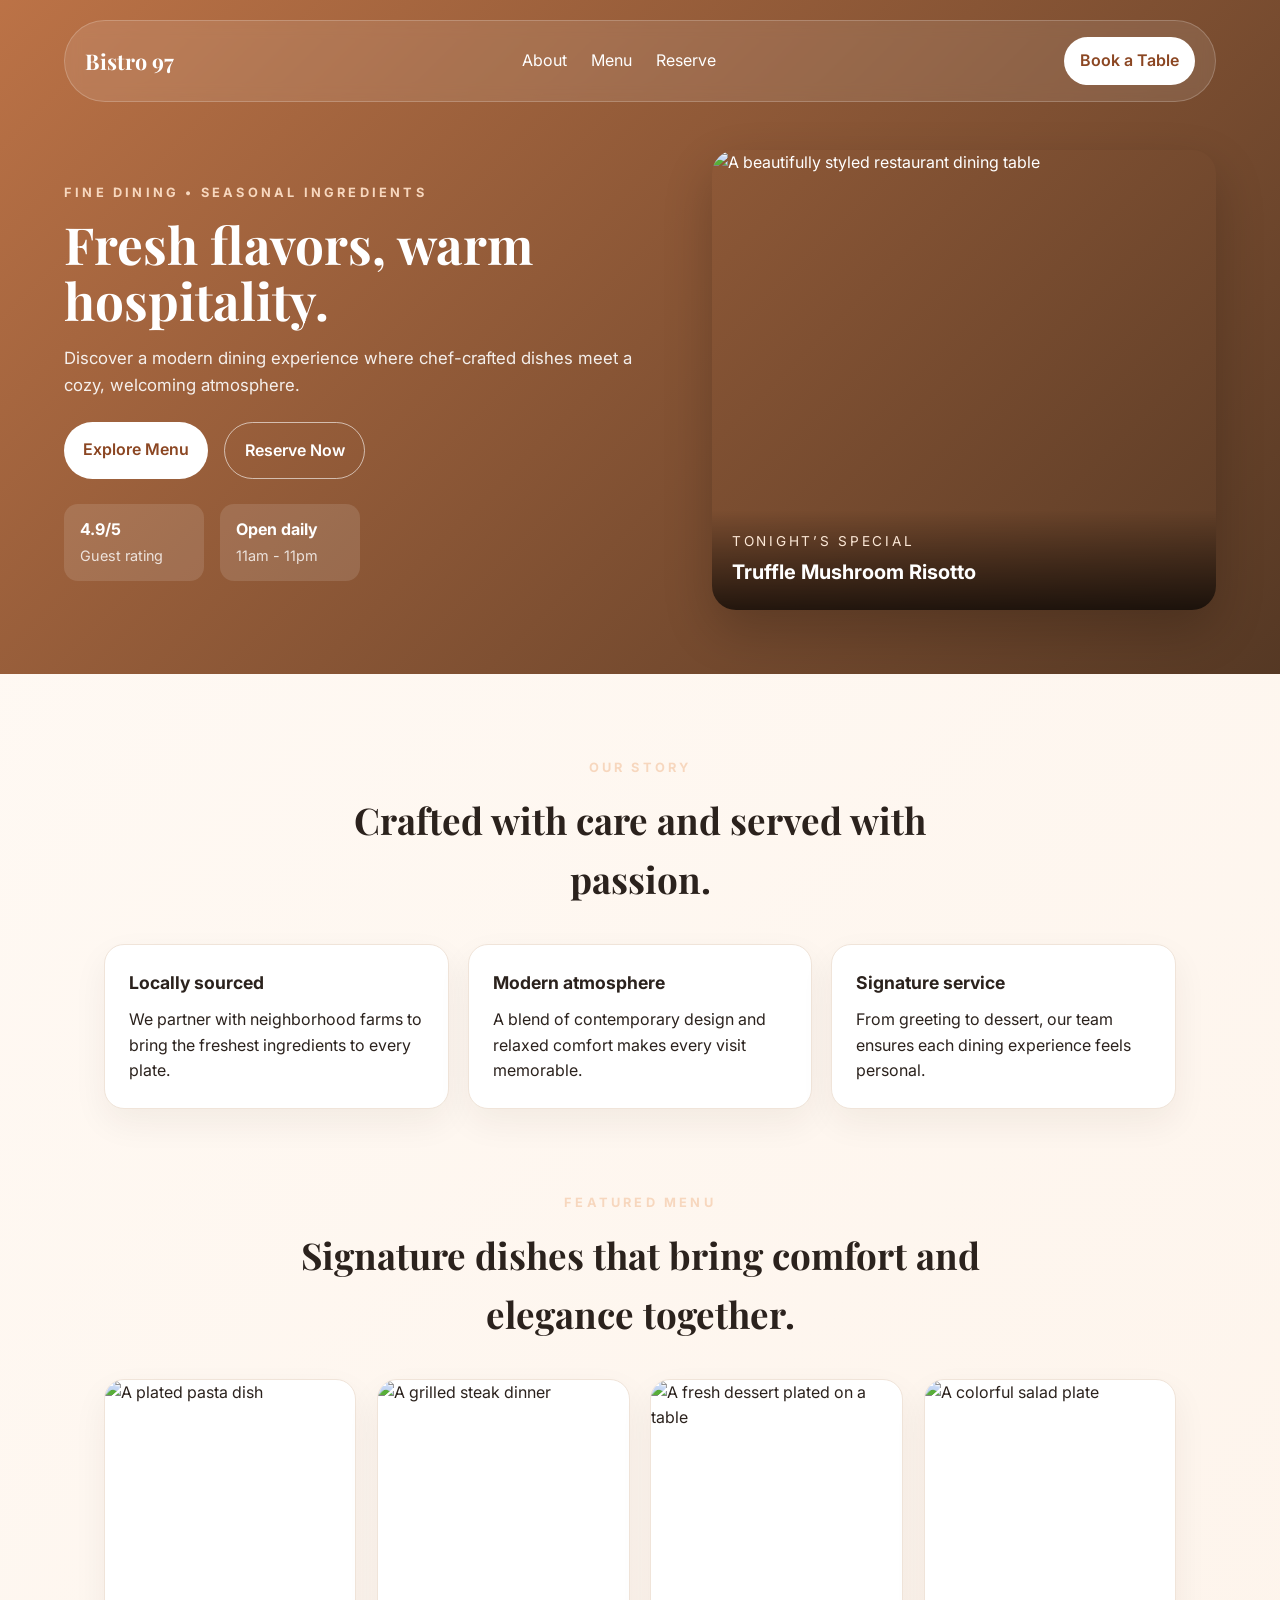
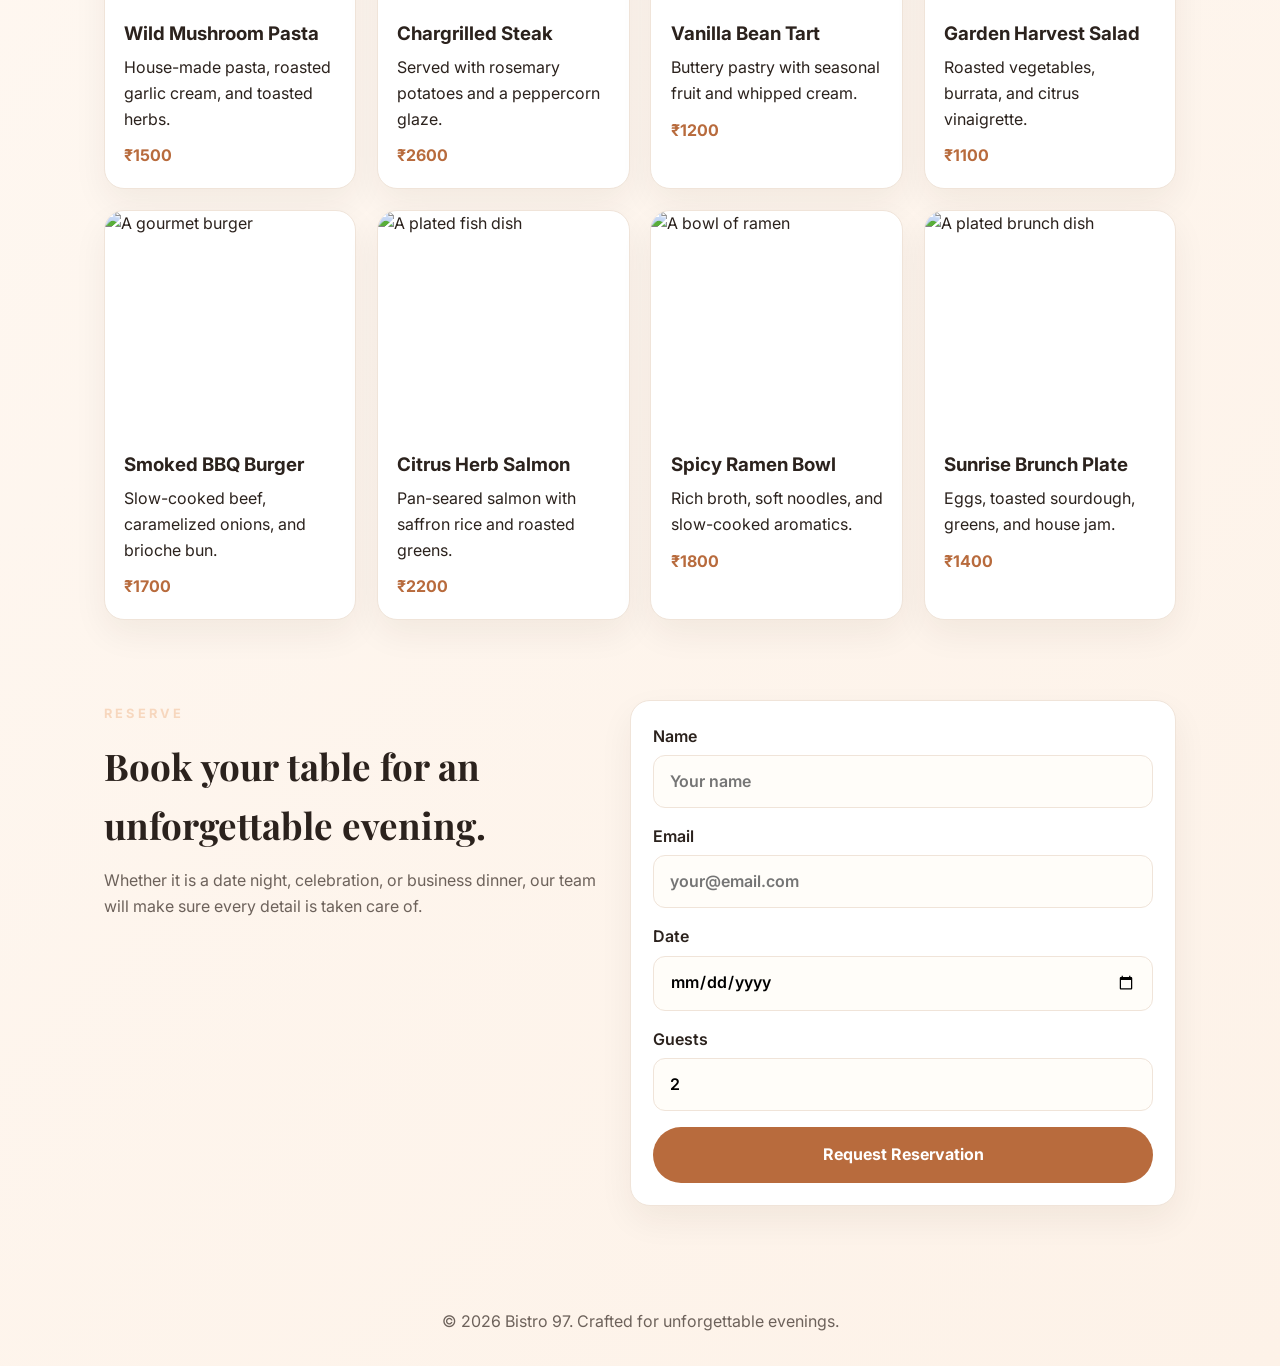
==== index.html @ 0ea4121f "Add initial HTML structure and CSS styles for Bistro 97 restaurant website" ====
<!DOCTYPE html>
<html lang="en">
  <head>
    <meta charset="UTF-8" />
    <meta name="viewport" content="width=device-width, initial-scale=1.0" />
    <title>Bistro 97 | Restaurant</title>
    <meta
      name="description"
      content="A modern restaurant website with a responsive layout, elegant menu, and reservation experience."
    />
    <link rel="preconnect" href="https://fonts.googleapis.com" />
    <link rel="preconnect" href="https://fonts.gstatic.com" crossorigin />
    <link
      href="https://fonts.googleapis.com/css2?family=Inter:wght@400;500;600;700&family=Playfair+Display:wght@600;700&display=swap"
      rel="stylesheet"
    />
    <link rel="stylesheet" href="style.css" />
  </head>
  <body>
    <header class="hero-section" id="home">
      <nav class="navbar">
        <a class="brand" href="#home">Bistro 97</a>
        <div class="nav-links">
          <a href="#about">About</a>
          <a href="#menu">Menu</a>
          <a href="#reserve">Reserve</a>
        </div>
        <a class="nav-cta" href="#reserve">Book a Table</a>
      </nav>

      <div class="hero-content">
        <div class="hero-copy">
          <p class="eyebrow">Fine dining • seasonal ingredients</p>
          <h1>Fresh flavors, warm hospitality.</h1>
          <p class="hero-text">
            Discover a modern dining experience where chef-crafted dishes meet a cozy,
            welcoming atmosphere.
          </p>
          <div class="hero-actions">
            <a class="btn btn-primary" href="#menu">Explore Menu</a>
            <a class="btn btn-secondary" href="#reserve">Reserve Now</a>
          </div>
          <div class="highlights">
            <div>
              <strong>4.9/5</strong>
              <span>Guest rating</span>
            </div>
            <div>
              <strong>Open daily</strong>
              <span>11am - 11pm</span>
            </div>
          </div>
        </div>

        <div class="hero-card">
          <img
            src="https://images.unsplash.com/photo-1517248135467-4c7edcad34c4?auto=format&fit=crop&w=900&q=80"
            alt="A beautifully styled restaurant dining table"
          />
          <div class="hero-card-overlay">
            <p>Tonight’s Special</p>
            <h3>Truffle Mushroom Risotto</h3>
          </div>
        </div>
      </div>
    </header>

    <main>
      <section class="about-section" id="about">
        <div class="section-heading">
          <p class="eyebrow">Our Story</p>
          <h2>Crafted with care and served with passion.</h2>
        </div>
        <div class="about-grid">
          <div class="about-card">
            <h3>Locally sourced</h3>
            <p>
              We partner with neighborhood farms to bring the freshest ingredients to every plate.
            </p>
          </div>
          <div class="about-card">
            <h3>Modern atmosphere</h3>
            <p>
              A blend of contemporary design and relaxed comfort makes every visit memorable.
            </p>
          </div>
          <div class="about-card">
            <h3>Signature service</h3>
            <p>
              From greeting to dessert, our team ensures each dining experience feels personal.
            </p>
          </div>
        </div>
      </section>

      <section class="menu-section" id="menu">
        <div class="section-heading">
          <p class="eyebrow">Featured Menu</p>
          <h2>Signature dishes that bring comfort and elegance together.</h2>
        </div>
        <div class="menu-grid">
          <article class="menu-card">
            <img
              src="https://images.unsplash.com/photo-1547592180-85f173990554?auto=format&fit=crop&w=800&q=80"
              alt="A plated pasta dish"
            />
            <div class="menu-card-body">
              <h3>Wild Mushroom Pasta</h3>
              <p>House-made pasta, roasted garlic cream, and toasted herbs.</p>
              <span>₹1500</span>
            </div>
          </article>
          <article class="menu-card">
            <img
              src="https://images.unsplash.com/photo-1559847844-5315695dadae?auto=format&fit=crop&w=800&q=80"
              alt="A grilled steak dinner"
            />
            <div class="menu-card-body">
              <h3>Chargrilled Steak</h3>
              <p>Served with rosemary potatoes and a peppercorn glaze.</p>
              <span>₹2600</span>
            </div>
          </article>
          <article class="menu-card">
            <img
              src="https://images.unsplash.com/photo-1565299624946-b28f40a0ae38?auto=format&fit=crop&w=800&q=80"
              alt="A fresh dessert plated on a table"
            />
            <div class="menu-card-body">
              <h3>Vanilla Bean Tart</h3>
              <p>Buttery pastry with seasonal fruit and whipped cream.</p>
              <span>₹1200</span>
            </div>
          </article>
          <article class="menu-card">
            <img
              src="https://images.unsplash.com/photo-1519708227418-c8fd9a32b7a2?auto=format&fit=crop&w=800&q=80"
              alt="A colorful salad plate"
            />
            <div class="menu-card-body">
              <h3>Garden Harvest Salad</h3>
              <p>Roasted vegetables, burrata, and citrus vinaigrette.</p>
              <span>₹1100</span>
            </div>
          </article>
          <article class="menu-card">
            <img
              src="https://images.unsplash.com/photo-1568901346375-23c9450c58cd?auto=format&fit=crop&w=800&q=80"
              alt="A gourmet burger"
            />
            <div class="menu-card-body">
              <h3>Smoked BBQ Burger</h3>
              <p>Slow-cooked beef, caramelized onions, and brioche bun.</p>
              <span>₹1700</span>
            </div>
          </article>
          <article class="menu-card">
            <img
              src="https://images.unsplash.com/photo-1467003909585-2f8a72700288?auto=format&fit=crop&w=800&q=80"
              alt="A plated fish dish"
            />
            <div class="menu-card-body">
              <h3>Citrus Herb Salmon</h3>
              <p>Pan-seared salmon with saffron rice and roasted greens.</p>
              <span>₹2200</span>
            </div>
          </article>
          <article class="menu-card">
            <img
              src="https://images.unsplash.com/photo-1504674900247-0877df9cc836?auto=format&fit=crop&w=800&q=80"
              alt="A bowl of ramen"
            />
            <div class="menu-card-body">
              <h3>Spicy Ramen Bowl</h3>
              <p>Rich broth, soft noodles, and slow-cooked aromatics.</p>
              <span>₹1800</span>
            </div>
          </article>
          <article class="menu-card">
            <img
              src="https://images.unsplash.com/photo-1482049016688-2d3e1b311543?auto=format&fit=crop&w=800&q=80"
              alt="A plated brunch dish"
            />
            <div class="menu-card-body">
              <h3>Sunrise Brunch Plate</h3>
              <p>Eggs, toasted sourdough, greens, and house jam.</p>
              <span>₹1400</span>
            </div>
          </article>
        </div>
      </section>

      <section class="reserve-section" id="reserve">
        <div class="reserve-copy">
          <p class="eyebrow">Reserve</p>
          <h2>Book your table for an unforgettable evening.</h2>
          <p>
            Whether it is a date night, celebration, or business dinner, our team will make sure
            every detail is taken care of.
          </p>
        </div>

        <form class="reserve-form">
          <label>
            <span>Name</span>
            <input type="text" placeholder="Your name" />
          </label>
          <label>
            <span>Email</span>
            <input type="email" placeholder="your@email.com" />
          </label>
          <label>
            <span>Date</span>
            <input type="date" />
          </label>
          <label>
            <span>Guests</span>
            <input type="number" min="1" max="10" value="2" />
          </label>
          <button type="submit">Request Reservation</button>
        </form>
      </section>
    </main>

    <footer class="footer">
      <p>© 2026 Bistro 97. Crafted for unforgettable evenings.</p>
    </footer>
  </body>
</html>
---- style.css ----
:root {
  --bg: #fffaf5;
  --surface: #ffffff;
  --text: #2b221d;
  --muted: #6d625b;
  --accent: #b86b3d;
  --accent-dark: #8b4622;
  --border: #f0e4d9;
}

* {
  box-sizing: border-box;
  margin: 0;
  padding: 0;
}

body {
  font-family: 'Inter', sans-serif;
  color: var(--text);
  background: linear-gradient(135deg, #fffaf5 0%, #fdf2e8 100%);
  line-height: 1.6;
}

img {
  display: block;
  width: 100%;
}

a {
  color: inherit;
  text-decoration: none;
}

.hero-section {
  padding: 1.25rem 5vw 4rem;
  background: linear-gradient(135deg, rgba(184, 107, 61, 0.95), rgba(76, 46, 25, 0.95));
  color: #fff;
}

.navbar {
  display: flex;
  align-items: center;
  justify-content: space-between;
  max-width: 1200px;
  margin: 0 auto 3rem;
  padding: 1rem 1.25rem;
  border: 1px solid rgba(255, 255, 255, 0.2);
  border-radius: 999px;
  background: rgba(255, 255, 255, 0.1);
  backdrop-filter: blur(8px);
}

.brand {
  font-family: 'Playfair Display', serif;
  font-size: 1.35rem;
  font-weight: 700;
}

.nav-links {
  display: flex;
  gap: 1.5rem;
}

.nav-links a {
  transition: opacity 0.2s ease;
}

.nav-links a:hover,
.nav-cta:hover {
  opacity: 0.8;
}

.nav-cta {
  padding: 0.7rem 1rem;
  border-radius: 999px;
  background: #fff;
  color: var(--accent-dark);
  font-weight: 600;
}

.hero-content {
  display: grid;
  grid-template-columns: 1.1fr 0.9fr;
  gap: 2rem;
  max-width: 1200px;
  margin: 0 auto;
  align-items: center;
}

.hero-copy {
  animation: fadeUp 0.8s ease both;
}

.eyebrow {
  display: inline-block;
  margin-bottom: 0.8rem;
  letter-spacing: 0.25em;
  text-transform: uppercase;
  font-size: 0.8rem;
  font-weight: 700;
  color: #f7d7be;
}

.hero-copy h1 {
  font-family: 'Playfair Display', serif;
  font-size: clamp(2.3rem, 4vw, 3.8rem);
  line-height: 1.1;
  margin-bottom: 1rem;
}

.hero-text {
  max-width: 580px;
  font-size: 1.05rem;
  color: rgba(255, 255, 255, 0.9);
  margin-bottom: 1.5rem;
}

.hero-actions {
  display: flex;
  gap: 1rem;
  margin-bottom: 1.6rem;
}

.btn {
  display: inline-block;
  padding: 0.9rem 1.2rem;
  border-radius: 999px;
  font-weight: 600;
  transition: transform 0.2s ease, box-shadow 0.2s ease;
}

.btn:hover {
  transform: translateY(-2px);
  box-shadow: 0 8px 20px rgba(0, 0, 0, 0.15);
}

.btn-primary {
  background: #fff;
  color: var(--accent-dark);
}

.btn-secondary {
  border: 1px solid rgba(255, 255, 255, 0.6);
  color: #fff;
}

.highlights {
  display: flex;
  gap: 1rem;
  flex-wrap: wrap;
}

.highlights div {
  padding: 0.8rem 1rem;
  border-radius: 14px;
  background: rgba(255, 255, 255, 0.12);
  min-width: 140px;
}

.highlights strong {
  display: block;
  font-size: 1rem;
}

.highlights span {
  color: rgba(255, 255, 255, 0.8);
  font-size: 0.9rem;
}

.hero-card {
  position: relative;
  border-radius: 24px;
  overflow: hidden;
  box-shadow: 0 20px 50px rgba(0, 0, 0, 0.2);
  animation: float 5s ease-in-out infinite;
}

.hero-card img {
  height: 460px;
  object-fit: cover;
}

.hero-card-overlay {
  position: absolute;
  inset: auto 0 0 0;
  padding: 1.2rem 1.25rem 1.35rem;
  background: linear-gradient(transparent, rgba(0, 0, 0, 0.7));
}

.hero-card-overlay p {
  font-size: 0.85rem;
  letter-spacing: 0.2em;
  text-transform: uppercase;
  color: #fce8d7;
}

.hero-card-overlay h3 {
  font-size: 1.25rem;
  margin-top: 0.25rem;
}

.about-section,
.menu-section,
.reserve-section {
  max-width: 1200px;
  margin: 0 auto;
  padding: 5rem 5vw 0;
}

.section-heading {
  text-align: center;
  max-width: 700px;
  margin: 0 auto 2.2rem;
}

.section-heading h2,
.reserve-copy h2 {
  font-family: 'Playfair Display', serif;
  font-size: clamp(1.7rem, 3vw, 2.3rem);
  margin-bottom: 0.8rem;
}

.about-grid {
  display: grid;
  grid-template-columns: repeat(3, minmax(0, 1fr));
  gap: 1.2rem;
}

.about-card,
.menu-card,
.reserve-form {
  background: var(--surface);
  border: 1px solid var(--border);
  border-radius: 20px;
  box-shadow: 0 14px 35px rgba(53, 36, 24, 0.06);
}

.about-card {
  padding: 1.5rem;
}

.about-card h3 {
  margin-bottom: 0.6rem;
  font-size: 1.1rem;
}

.menu-grid {
  display: grid;
  grid-template-columns: repeat(auto-fit, minmax(240px, 1fr));
  gap: 1.3rem;
}

.menu-card {
  overflow: hidden;
  transition: transform 0.2s ease, box-shadow 0.2s ease;
}

.menu-card:hover {
  transform: translateY(-6px);
  box-shadow: 0 18px 38px rgba(53, 36, 24, 0.12);
}

.menu-card img {
  height: 220px;
  object-fit: cover;
}

.menu-card-body {
  padding: 1.2rem;
}

.menu-card h3 {
  margin-bottom: 0.4rem;
}

.menu-card span {
  display: inline-block;
  margin-top: 0.7rem;
  font-weight: 700;
  color: var(--accent);
}

.reserve-section {
  display: grid;
  grid-template-columns: 0.95fr 1.05fr;
  gap: 2rem;
  align-items: start;
  padding-bottom: 5rem;
}

.reserve-copy p:last-child {
  color: var(--muted);
}

.reserve-form {
  padding: 1.4rem;
}

.reserve-form label {
  display: flex;
  flex-direction: column;
  gap: 0.35rem;
  margin-bottom: 1rem;
  font-weight: 600;
}

.reserve-form input {
  padding: 0.8rem 0.95rem;
  border: 1px solid var(--border);
  border-radius: 12px;
  font: inherit;
  background: #fffdf9;
}

.reserve-form button {
  width: 100%;
  border: none;
  border-radius: 999px;
  padding: 0.95rem 1rem;
  background: var(--accent);
  color: #fff;
  font: inherit;
  font-weight: 700;
  cursor: pointer;
  transition: background 0.2s ease;
}

.reserve-form button:hover {
  background: var(--accent-dark);
}

.footer {
  text-align: center;
  padding: 1.4rem 1rem 2rem;
  color: var(--muted);
}

@keyframes fadeUp {
  from {
    opacity: 0;
    transform: translateY(18px);
  }
  to {
    opacity: 1;
    transform: translateY(0);
  }
}

@keyframes float {
  0%,
  100% {
    transform: translateY(0);
  }
  50% {
    transform: translateY(-6px);
  }
}

@media (max-width: 900px) {
  .hero-content,
  .reserve-section {
    grid-template-columns: 1fr;
  }

  .about-grid,
  .menu-grid {
    grid-template-columns: 1fr 1fr;
  }
}

@media (max-width: 700px) {
  .navbar {
    border-radius: 20px;
    flex-wrap: wrap;
    gap: 0.8rem;
    justify-content: center;
  }

  .nav-links {
    order: 3;
    width: 100%;
    justify-content: center;
  }

  .hero-section {
    padding-inline: 1rem;
  }

  .hero-actions {
    flex-direction: column;
  }

  .about-grid,
  .menu-grid {
    grid-template-columns: 1fr;
  }
}

@media (max-width: 480px) {
  .hero-copy h1 {
    font-size: 2.1rem;
  }

  .hero-card img {
    height: 320px;
  }

  .about-section,
  .menu-section,
  .reserve-section {
    padding-top: 3.5rem;
  }
}
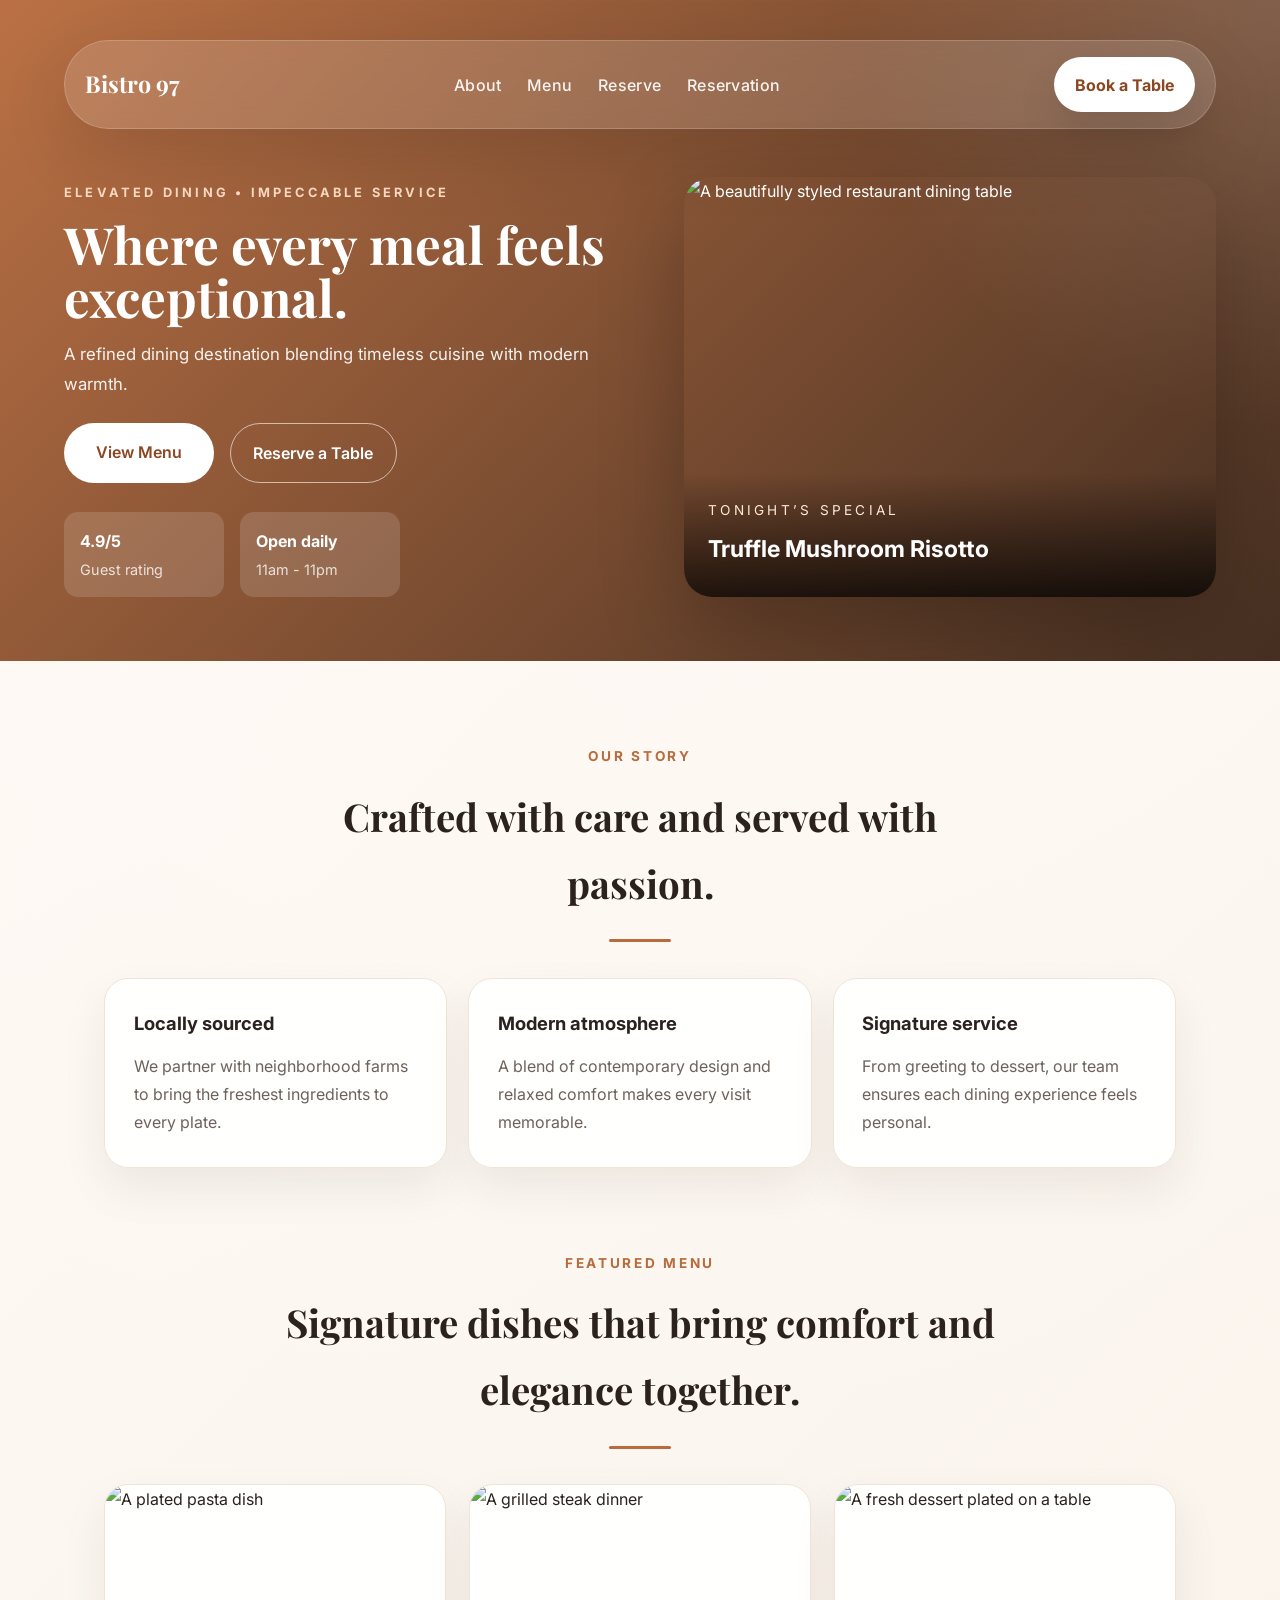
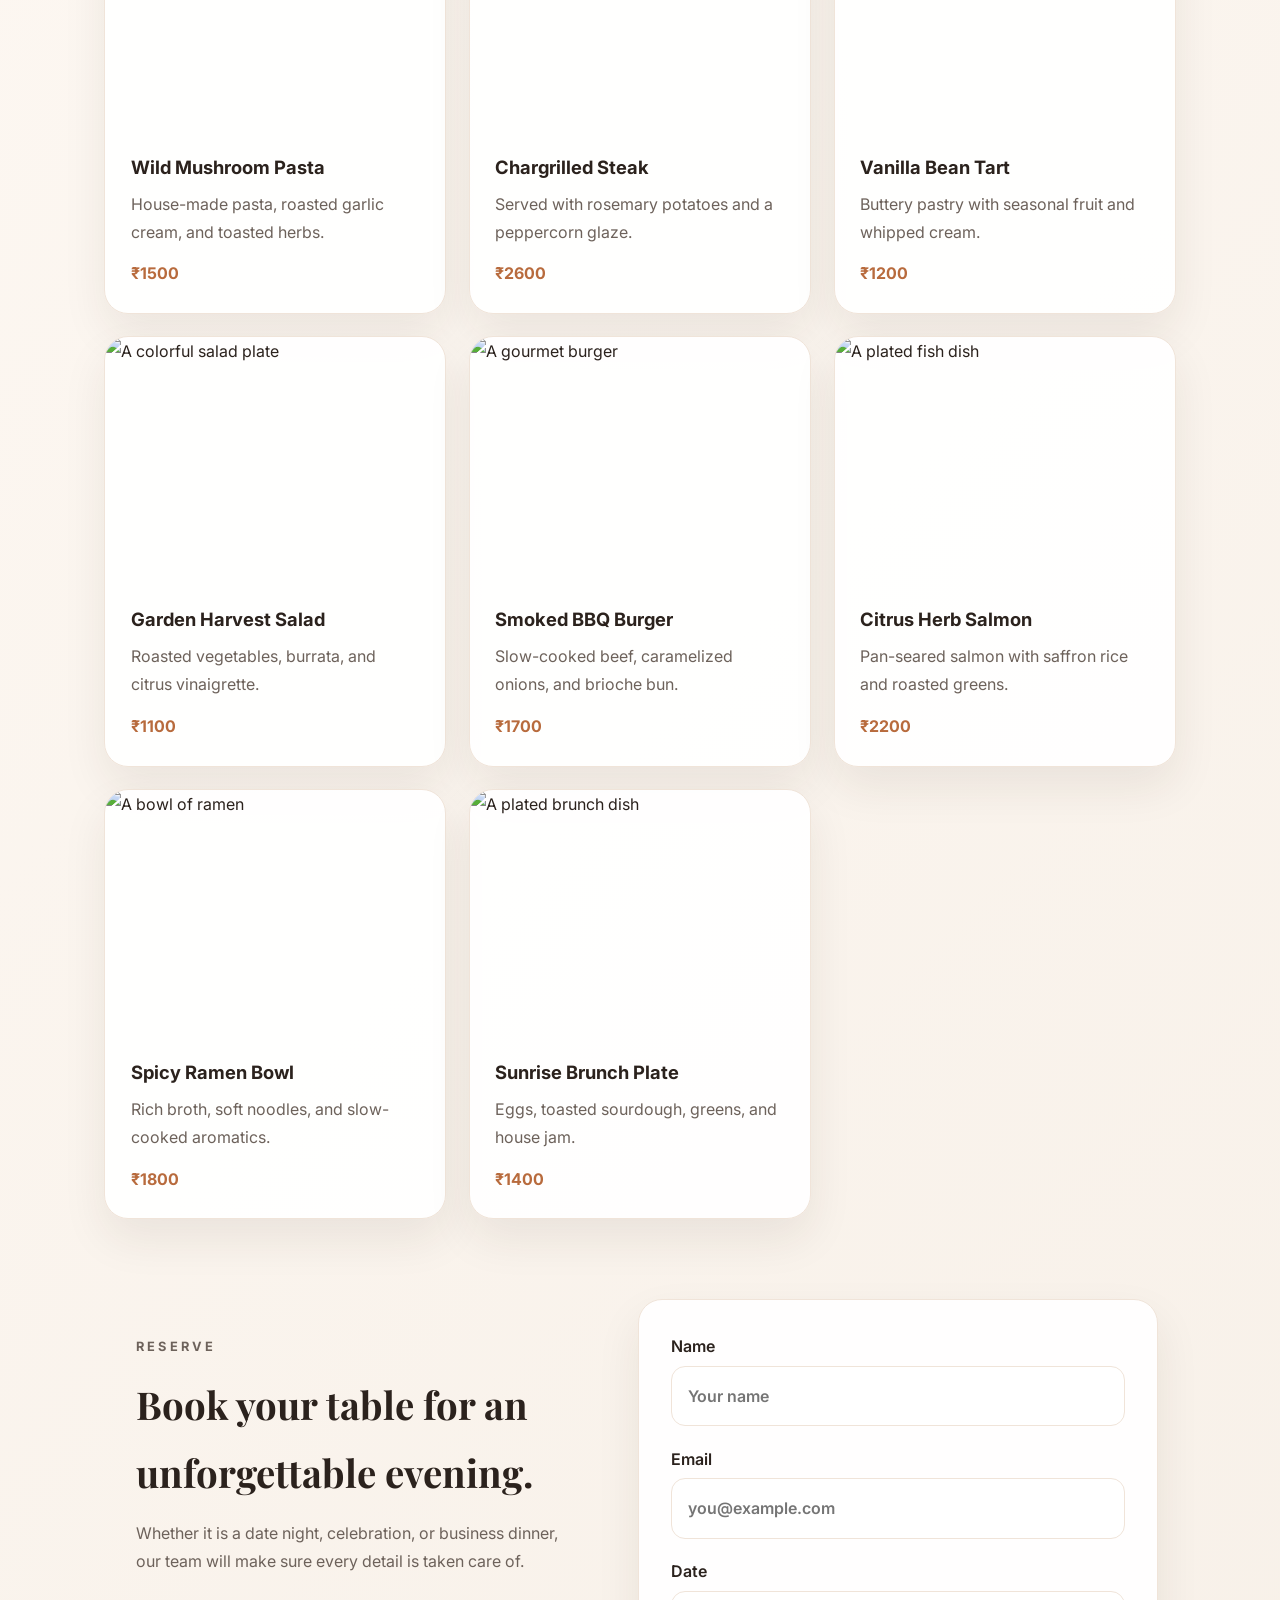
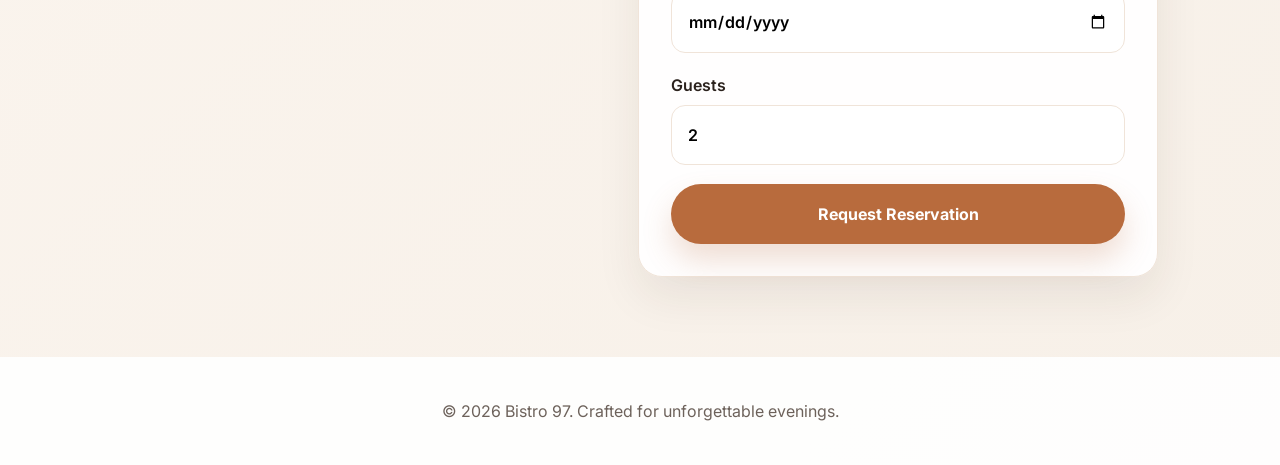
==== commit 45bbc81a: "Enhance Bistro 97 website: update index.html, add Request Reservation page, and improve styles" ====
--- a/index.html
+++ b/index.html
@@ -8,6 +8,7 @@
       name="description"
       content="A modern restaurant website with a responsive layout, elegant menu, and reservation experience."
     />
+    <meta name="theme-color" content="#8b4622" />
     <link rel="preconnect" href="https://fonts.googleapis.com" />
     <link rel="preconnect" href="https://fonts.gstatic.com" crossorigin />
     <link
@@ -24,21 +25,21 @@
           <a href="#about">About</a>
           <a href="#menu">Menu</a>
           <a href="#reserve">Reserve</a>
+          <a href="Request Reservation.html">Reservation</a>
         </div>
         <a class="nav-cta" href="#reserve">Book a Table</a>
       </nav>
 
       <div class="hero-content">
         <div class="hero-copy">
-          <p class="eyebrow">Fine dining • seasonal ingredients</p>
-          <h1>Fresh flavors, warm hospitality.</h1>
+          <p class="eyebrow">Elevated dining • impeccable service</p>
+          <h1>Where every meal feels exceptional.</h1>
           <p class="hero-text">
-            Discover a modern dining experience where chef-crafted dishes meet a cozy,
-            welcoming atmosphere.
+            A refined dining destination blending timeless cuisine with modern warmth.
           </p>
           <div class="hero-actions">
-            <a class="btn btn-primary" href="#menu">Explore Menu</a>
-            <a class="btn btn-secondary" href="#reserve">Reserve Now</a>
+            <a class="btn btn-primary" href="#menu">View Menu</a>
+            <a class="btn btn-secondary" href="#reserve">Reserve a Table</a>
           </div>
           <div class="highlights">
             <div>
@@ -201,21 +202,21 @@
         </div>
 
         <form class="reserve-form">
-          <label>
+          <label for="reservation-name">
             <span>Name</span>
-            <input type="text" placeholder="Your name" />
-          </label>
-          <label>
+            <input id="reservation-name" name="name" type="text" placeholder="Your name" required />
+          </label>
+          <label for="reservation-email">
             <span>Email</span>
-            <input type="email" placeholder="your@email.com" />
-          </label>
-          <label>
+            <input id="reservation-email" name="email" type="email" placeholder="you@example.com" required />
+          </label>
+          <label for="reservation-date">
             <span>Date</span>
-            <input type="date" />
-          </label>
-          <label>
+            <input id="reservation-date" name="date" type="date" required />
+          </label>
+          <label for="reservation-guests">
             <span>Guests</span>
-            <input type="number" min="1" max="10" value="2" />
+            <input id="reservation-guests" name="guests" type="number" min="1" max="10" value="2" required />
           </label>
           <button type="submit">Request Reservation</button>
         </form>
--- a/style.css
+++ b/style.css
@@ -14,11 +14,18 @@
   padding: 0;
 }
 
+html {
+  scroll-behavior: smooth;
+}
+
 body {
+  min-height: 100vh;
   font-family: 'Inter', sans-serif;
   color: var(--text);
-  background: linear-gradient(135deg, #fffaf5 0%, #fdf2e8 100%);
-  line-height: 1.6;
+  background: radial-gradient(circle at top, rgba(255, 250, 245, 0.92), transparent 40%),
+    linear-gradient(135deg, #fffaf5 0%, #f7f0e8 100%);
+  line-height: 1.75;
+  -webkit-font-smoothing: antialiased;
 }
 
 img {
@@ -32,59 +39,78 @@
 }
 
 .hero-section {
-  padding: 1.25rem 5vw 4rem;
-  background: linear-gradient(135deg, rgba(184, 107, 61, 0.95), rgba(76, 46, 25, 0.95));
+  position: relative;
+  padding: 2.5rem 5vw 4rem;
+  background: linear-gradient(135deg, rgba(184, 107, 61, 0.96), rgba(62, 39, 25, 0.96));
   color: #fff;
+  overflow: hidden;
+}
+
+.hero-section::before {
+  content: '';
+  position: absolute;
+  inset: 0;
+  background: radial-gradient(circle at top right, rgba(255, 255, 255, 0.14), transparent 30%);
+  pointer-events: none;
 }
 
 .navbar {
+  position: relative;
+  z-index: 1;
   display: flex;
   align-items: center;
   justify-content: space-between;
   max-width: 1200px;
   margin: 0 auto 3rem;
   padding: 1rem 1.25rem;
-  border: 1px solid rgba(255, 255, 255, 0.2);
+  border: 1px solid rgba(255, 255, 255, 0.18);
   border-radius: 999px;
-  background: rgba(255, 255, 255, 0.1);
-  backdrop-filter: blur(8px);
+  background: rgba(255, 255, 255, 0.14);
+  backdrop-filter: blur(14px);
+  box-shadow: 0 24px 70px rgba(0, 0, 0, 0.12);
 }
 
 .brand {
   font-family: 'Playfair Display', serif;
-  font-size: 1.35rem;
+  font-size: 1.45rem;
   font-weight: 700;
 }
 
 .nav-links {
   display: flex;
-  gap: 1.5rem;
+  gap: 1.6rem;
 }
 
 .nav-links a {
-  transition: opacity 0.2s ease;
+  color: rgba(255, 255, 255, 0.92);
+  font-weight: 500;
+  letter-spacing: 0.02em;
+  transition: opacity 0.2s ease, color 0.2s ease;
 }
 
 .nav-links a:hover,
 .nav-cta:hover {
-  opacity: 0.8;
+  opacity: 0.92;
 }
 
 .nav-cta {
-  padding: 0.7rem 1rem;
+  padding: 0.85rem 1.3rem;
   border-radius: 999px;
   background: #fff;
   color: var(--accent-dark);
-  font-weight: 600;
+  font-weight: 700;
+  box-shadow: 0 18px 40px rgba(0, 0, 0, 0.12);
 }
 
 .hero-content {
   display: grid;
-  grid-template-columns: 1.1fr 0.9fr;
+  grid-template-columns: 1.05fr 0.95fr;
   gap: 2rem;
   max-width: 1200px;
   margin: 0 auto;
   align-items: center;
+  position: relative;
+  z-index: 1;
 }
 
 .hero-copy {
@@ -103,27 +129,32 @@
 
 .hero-copy h1 {
   font-family: 'Playfair Display', serif;
-  font-size: clamp(2.3rem, 4vw, 3.8rem);
-  line-height: 1.1;
+  font-size: clamp(2.8rem, 4vw, 5rem);
+  line-height: 1.04;
   margin-bottom: 1rem;
 }
 
 .hero-text {
-  max-width: 580px;
+  max-width: 570px;
   font-size: 1.05rem;
-  color: rgba(255, 255, 255, 0.9);
+  color: rgba(255, 255, 255, 0.92);
   margin-bottom: 1.5rem;
 }
 
 .hero-actions {
   display: flex;
   gap: 1rem;
-  margin-bottom: 1.6rem;
+  margin-bottom: 1.8rem;
+}
+
+.hero-actions a {
+  min-width: 150px;
+  text-align: center;
 }
 
 .btn {
   display: inline-block;
-  padding: 0.9rem 1.2rem;
+  padding: 0.95rem 1.4rem;
   border-radius: 999px;
   font-weight: 600;
   transition: transform 0.2s ease, box-shadow 0.2s ease;
@@ -131,7 +162,7 @@
 
 .btn:hover {
   transform: translateY(-2px);
-  box-shadow: 0 8px 20px rgba(0, 0, 0, 0.15);
+  box-shadow: 0 14px 32px rgba(0, 0, 0, 0.16);
 }
 
 .btn-primary {
@@ -151,10 +182,10 @@
 }
 
 .highlights div {
-  padding: 0.8rem 1rem;
+  padding: 0.9rem 1rem;
   border-radius: 14px;
-  background: rgba(255, 255, 255, 0.12);
-  min-width: 140px;
+  background: rgba(255, 255, 255, 0.14);
+  min-width: 160px;
 }
 
 .highlights strong {
@@ -169,34 +200,34 @@
 
 .hero-card {
   position: relative;
-  border-radius: 24px;
+  border-radius: 28px;
   overflow: hidden;
-  box-shadow: 0 20px 50px rgba(0, 0, 0, 0.2);
+  box-shadow: 0 30px 85px rgba(0, 0, 0, 0.24);
   animation: float 5s ease-in-out infinite;
 }
 
 .hero-card img {
-  height: 460px;
+  min-height: 420px;
   object-fit: cover;
 }
 
 .hero-card-overlay {
   position: absolute;
   inset: auto 0 0 0;
-  padding: 1.2rem 1.25rem 1.35rem;
-  background: linear-gradient(transparent, rgba(0, 0, 0, 0.7));
+  padding: 1.6rem 1.5rem 1.75rem;
+  background: linear-gradient(transparent, rgba(0, 0, 0, 0.72));
 }
 
 .hero-card-overlay p {
   font-size: 0.85rem;
-  letter-spacing: 0.2em;
+  letter-spacing: 0.24em;
   text-transform: uppercase;
   color: #fce8d7;
 }
 
 .hero-card-overlay h3 {
-  font-size: 1.25rem;
-  margin-top: 0.25rem;
+  font-size: 1.45rem;
+  margin-top: 0.35rem;
 }
 
 .about-section,
@@ -209,73 +240,102 @@
 
 .section-heading {
   text-align: center;
-  max-width: 700px;
+  max-width: 720px;
   margin: 0 auto 2.2rem;
+}
+
+.section-heading p {
+  margin-bottom: 0.85rem;
+  letter-spacing: 0.2em;
+  text-transform: uppercase;
+  color: var(--accent);
+  font-weight: 700;
+  font-size: 0.85rem;
+}
+
+.section-heading::after {
+  content: '';
+  display: block;
+  width: 62px;
+  height: 3px;
+  margin: 1.4rem auto 0;
+  background: var(--accent);
+  border-radius: 999px;
 }
 
 .section-heading h2,
 .reserve-copy h2 {
   font-family: 'Playfair Display', serif;
-  font-size: clamp(1.7rem, 3vw, 2.3rem);
+  font-size: clamp(1.8rem, 3vw, 2.6rem);
   margin-bottom: 0.8rem;
 }
 
 .about-grid {
   display: grid;
   grid-template-columns: repeat(3, minmax(0, 1fr));
-  gap: 1.2rem;
+  gap: 1.3rem;
 }
 
 .about-card,
 .menu-card,
 .reserve-form {
-  background: var(--surface);
+  background: rgba(255, 255, 255, 0.96);
   border: 1px solid var(--border);
-  border-radius: 20px;
-  box-shadow: 0 14px 35px rgba(53, 36, 24, 0.06);
+  border-radius: 24px;
+  box-shadow: 0 20px 45px rgba(53, 36, 24, 0.08);
 }
 
 .about-card {
-  padding: 1.5rem;
+  padding: 1.8rem;
+  min-height: 190px;
 }
 
 .about-card h3 {
-  margin-bottom: 0.6rem;
-  font-size: 1.1rem;
+  margin-bottom: 0.75rem;
+  font-size: 1.15rem;
+}
+
+.about-card p,
+.menu-card-body p,
+.reserve-copy p {
+  color: var(--muted);
 }
 
 .menu-grid {
   display: grid;
-  grid-template-columns: repeat(auto-fit, minmax(240px, 1fr));
-  gap: 1.3rem;
+  grid-template-columns: repeat(auto-fit, minmax(260px, 1fr));
+  gap: 1.4rem;
 }
 
 .menu-card {
+  border-radius: 24px;
   overflow: hidden;
-  transition: transform 0.2s ease, box-shadow 0.2s ease;
+  transition: transform 0.28s ease, box-shadow 0.28s ease;
 }
 
 .menu-card:hover {
-  transform: translateY(-6px);
-  box-shadow: 0 18px 38px rgba(53, 36, 24, 0.12);
+  transform: translateY(-8px);
+  box-shadow: 0 24px 45px rgba(53, 36, 24, 0.14);
 }
 
 .menu-card img {
-  height: 220px;
+  height: 240px;
   object-fit: cover;
 }
 
 .menu-card-body {
-  padding: 1.2rem;
+  padding: 1.6rem;
 }
 
 .menu-card h3 {
-  margin-bottom: 0.4rem;
+  margin-bottom: 0.45rem;
+  font-size: 1.15rem;
+  color: var(--text);
 }
 
 .menu-card span {
   display: inline-block;
-  margin-top: 0.7rem;
+  margin-top: 0.85rem;
   font-weight: 700;
   color: var(--accent);
 }
@@ -283,56 +343,75 @@
 .reserve-section {
   display: grid;
   grid-template-columns: 0.95fr 1.05fr;
-  gap: 2rem;
+  gap: 3rem;
   align-items: start;
   padding-bottom: 5rem;
 }
 
+.reserve-copy {
+  padding: 2rem;
+}
+
 .reserve-copy p:last-child {
   color: var(--muted);
+  max-width: 540px;
 }
 
 .reserve-form {
-  padding: 1.4rem;
+  padding: 2rem;
+  display: grid;
+  gap: 1.15rem;
+  max-width: 520px;
 }
 
 .reserve-form label {
   display: flex;
   flex-direction: column;
   gap: 0.35rem;
-  margin-bottom: 1rem;
+  margin-bottom: 0;
   font-weight: 600;
+  color: var(--text);
 }
 
 .reserve-form input {
-  padding: 0.8rem 0.95rem;
+  padding: 0.95rem 1rem;
   border: 1px solid var(--border);
-  border-radius: 12px;
+  border-radius: 14px;
   font: inherit;
-  background: #fffdf9;
+  background: #fff;
+  transition: border-color 0.2s ease, box-shadow 0.2s ease;
+}
+
+.reserve-form input:focus {
+  outline: none;
+  border-color: var(--accent-dark);
+  box-shadow: 0 0 0 4px rgba(184, 107, 61, 0.12);
 }
 
 .reserve-form button {
   width: 100%;
   border: none;
   border-radius: 999px;
-  padding: 0.95rem 1rem;
+  padding: 1rem 1.15rem;
   background: var(--accent);
   color: #fff;
   font: inherit;
   font-weight: 700;
   cursor: pointer;
-  transition: background 0.2s ease;
+  transition: background 0.2s ease, transform 0.2s ease, box-shadow 0.2s ease;
+  box-shadow: 0 16px 30px rgba(184, 107, 61, 0.22);
 }
 
 .reserve-form button:hover {
   background: var(--accent-dark);
+  transform: translateY(-1px);
 }
 
 .footer {
   text-align: center;
-  padding: 1.4rem 1rem 2rem;
+  padding: 2.5rem 1rem;
   color: var(--muted);
+  background: rgba(255, 255, 255, 0.9);
 }
 
 @keyframes fadeUp {
@@ -410,4 +489,4 @@
   .reserve-section {
     padding-top: 3.5rem;
   }
-}+}
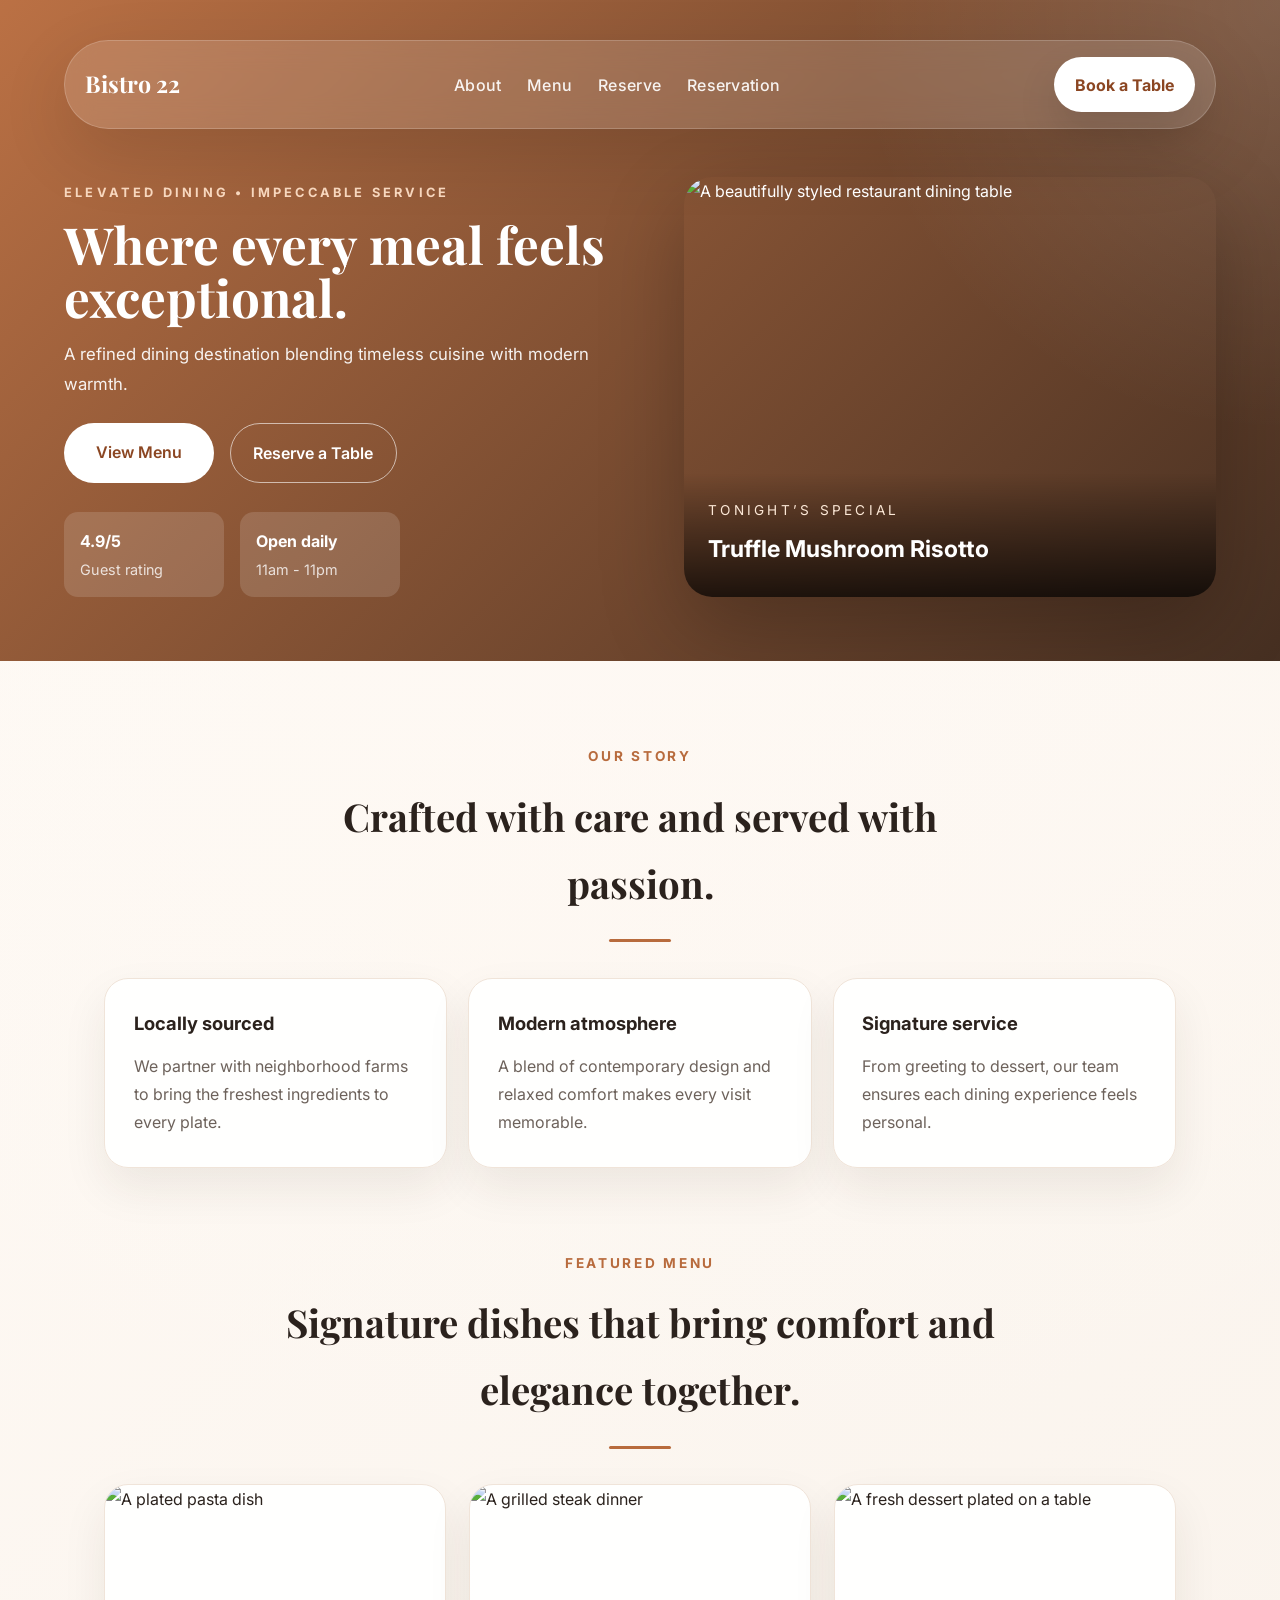
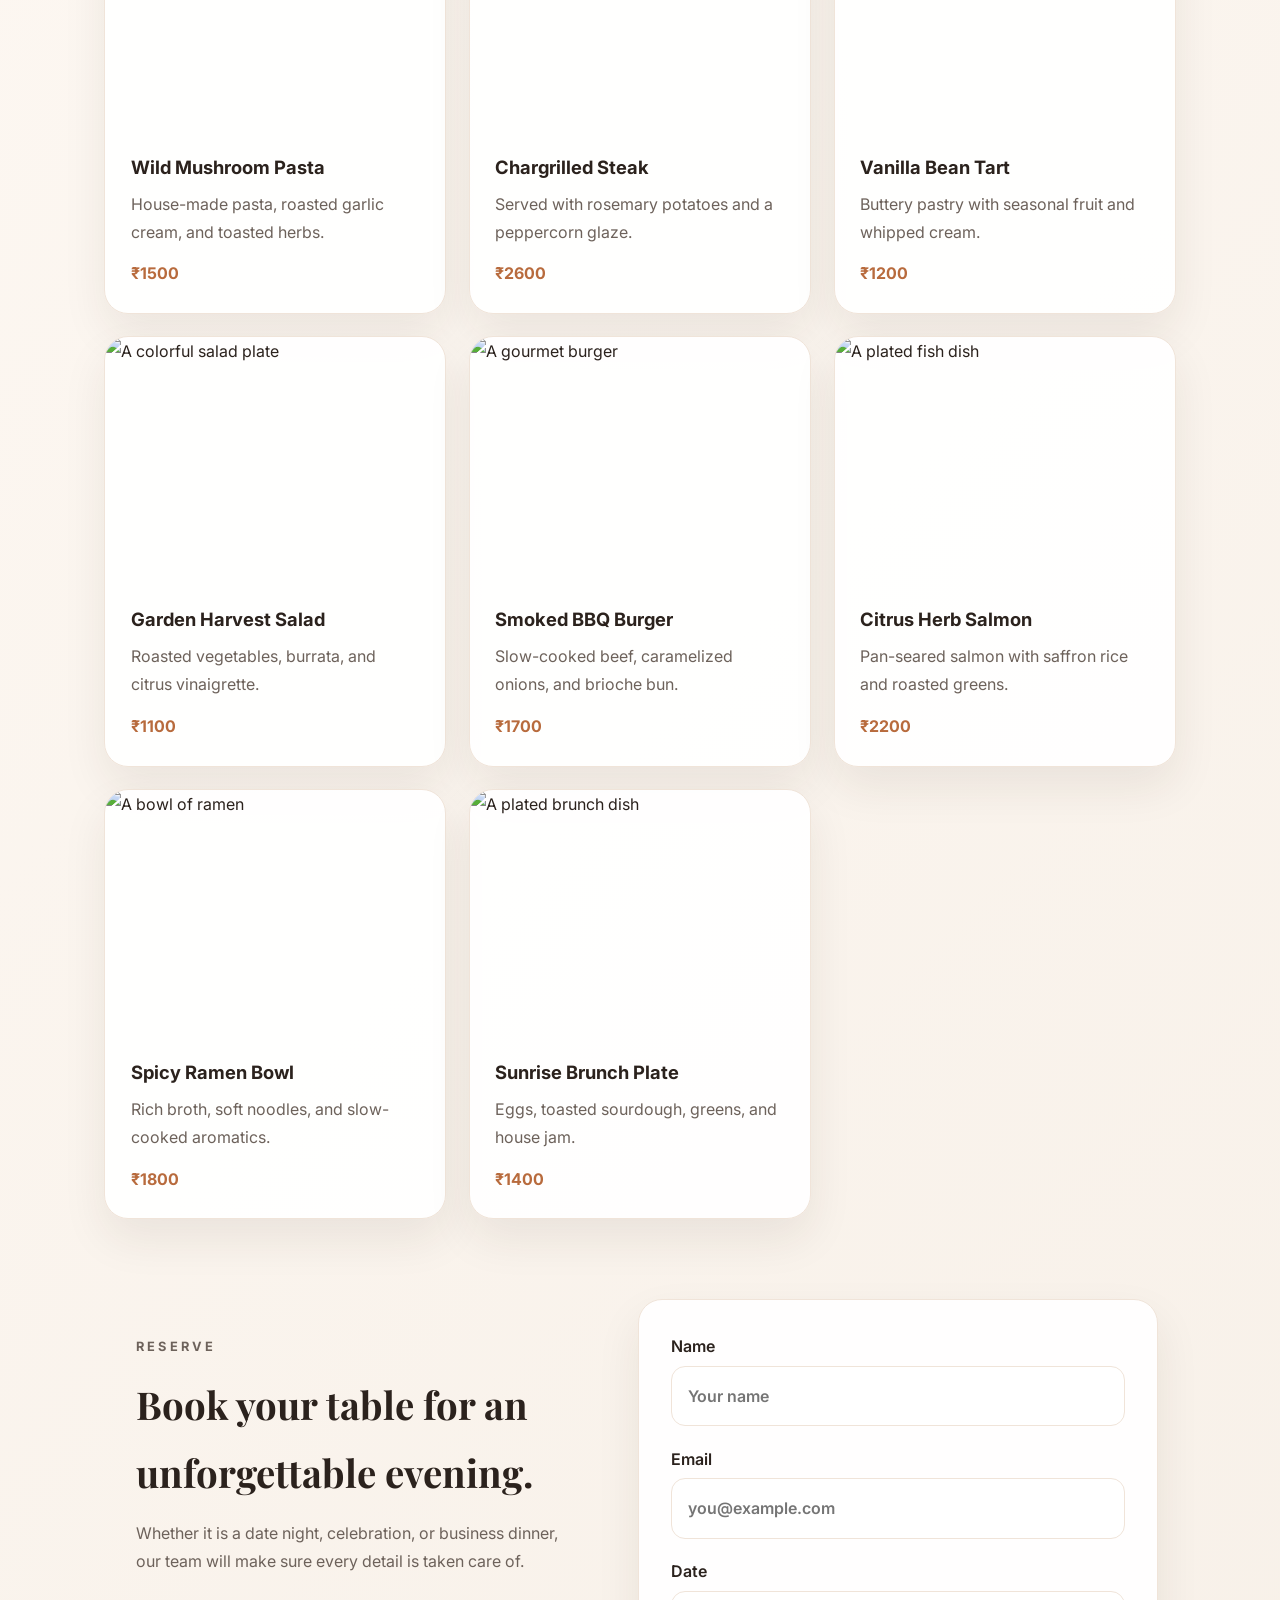
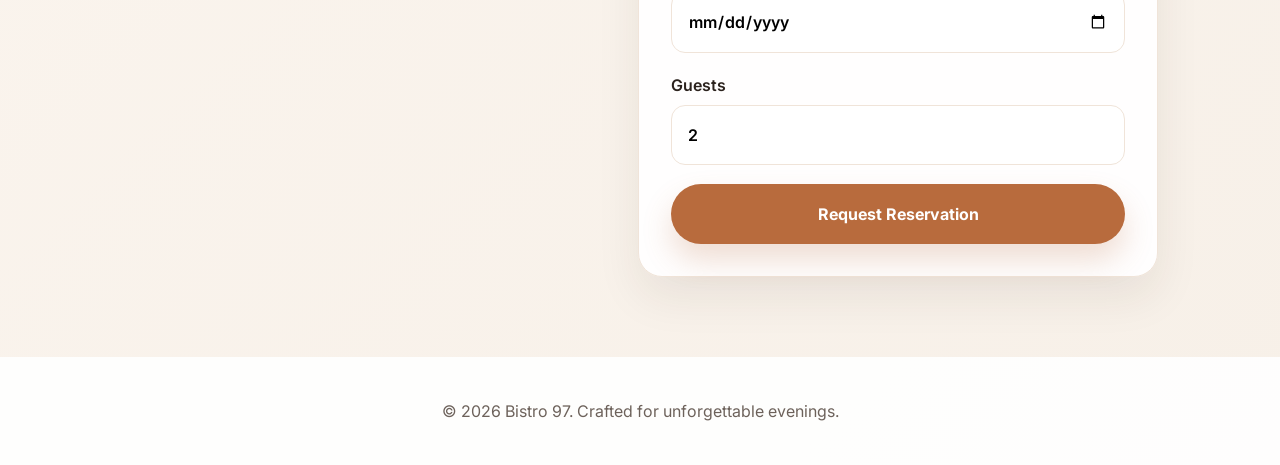
==== commit 24cefd51: "Update brand name in index.html from "Bistro 97" to "Bistro 22"" ====
--- a/index.html
+++ b/index.html
@@ -3,7 +3,7 @@
   <head>
     <meta charset="UTF-8" />
     <meta name="viewport" content="width=device-width, initial-scale=1.0" />
-    <title>Bistro 97 | Restaurant</title>
+    <title>Bistro 22 | Restaurant</title>
     <meta
       name="description"
       content="A modern restaurant website with a responsive layout, elegant menu, and reservation experience."
@@ -20,7 +20,7 @@
   <body>
     <header class="hero-section" id="home">
       <nav class="navbar">
-        <a class="brand" href="#home">Bistro 97</a>
+        <a class="brand" href="#home">Bistro 22</a>
         <div class="nav-links">
           <a href="#about">About</a>
           <a href="#menu">Menu</a>
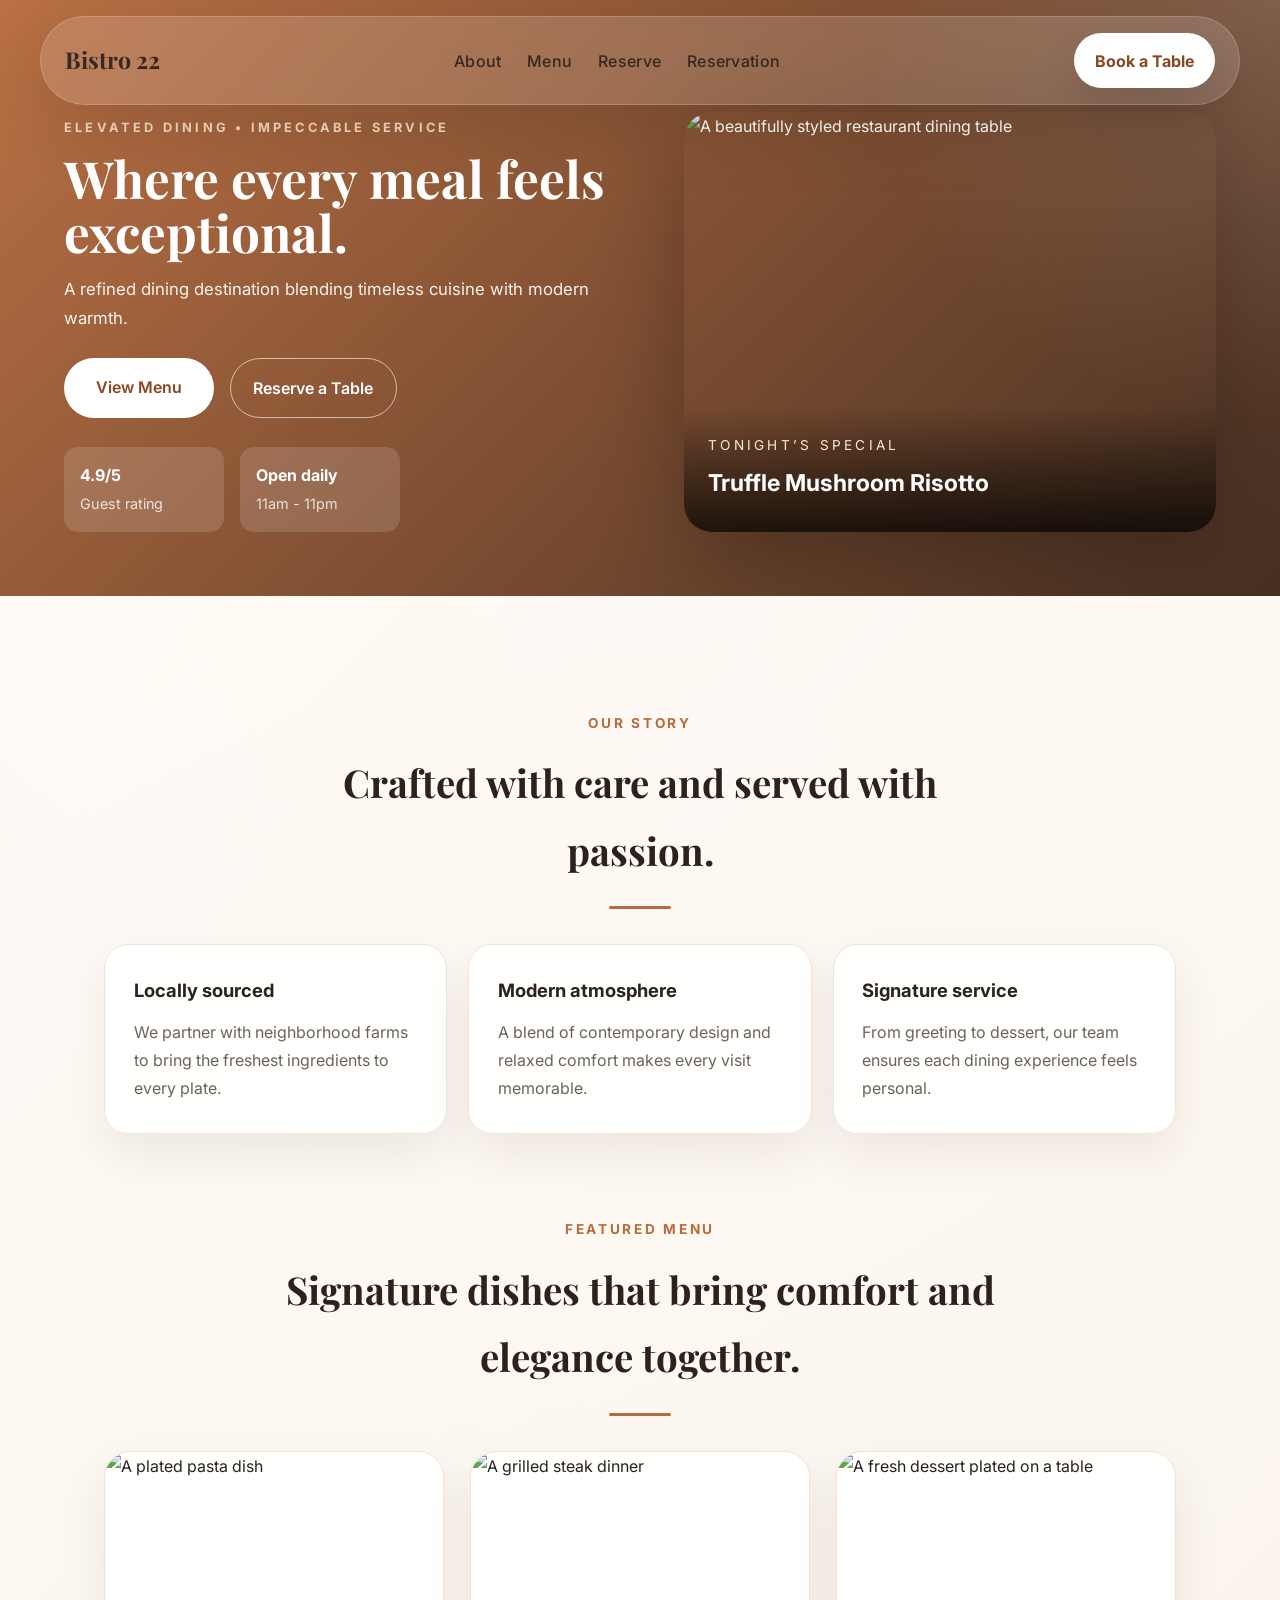
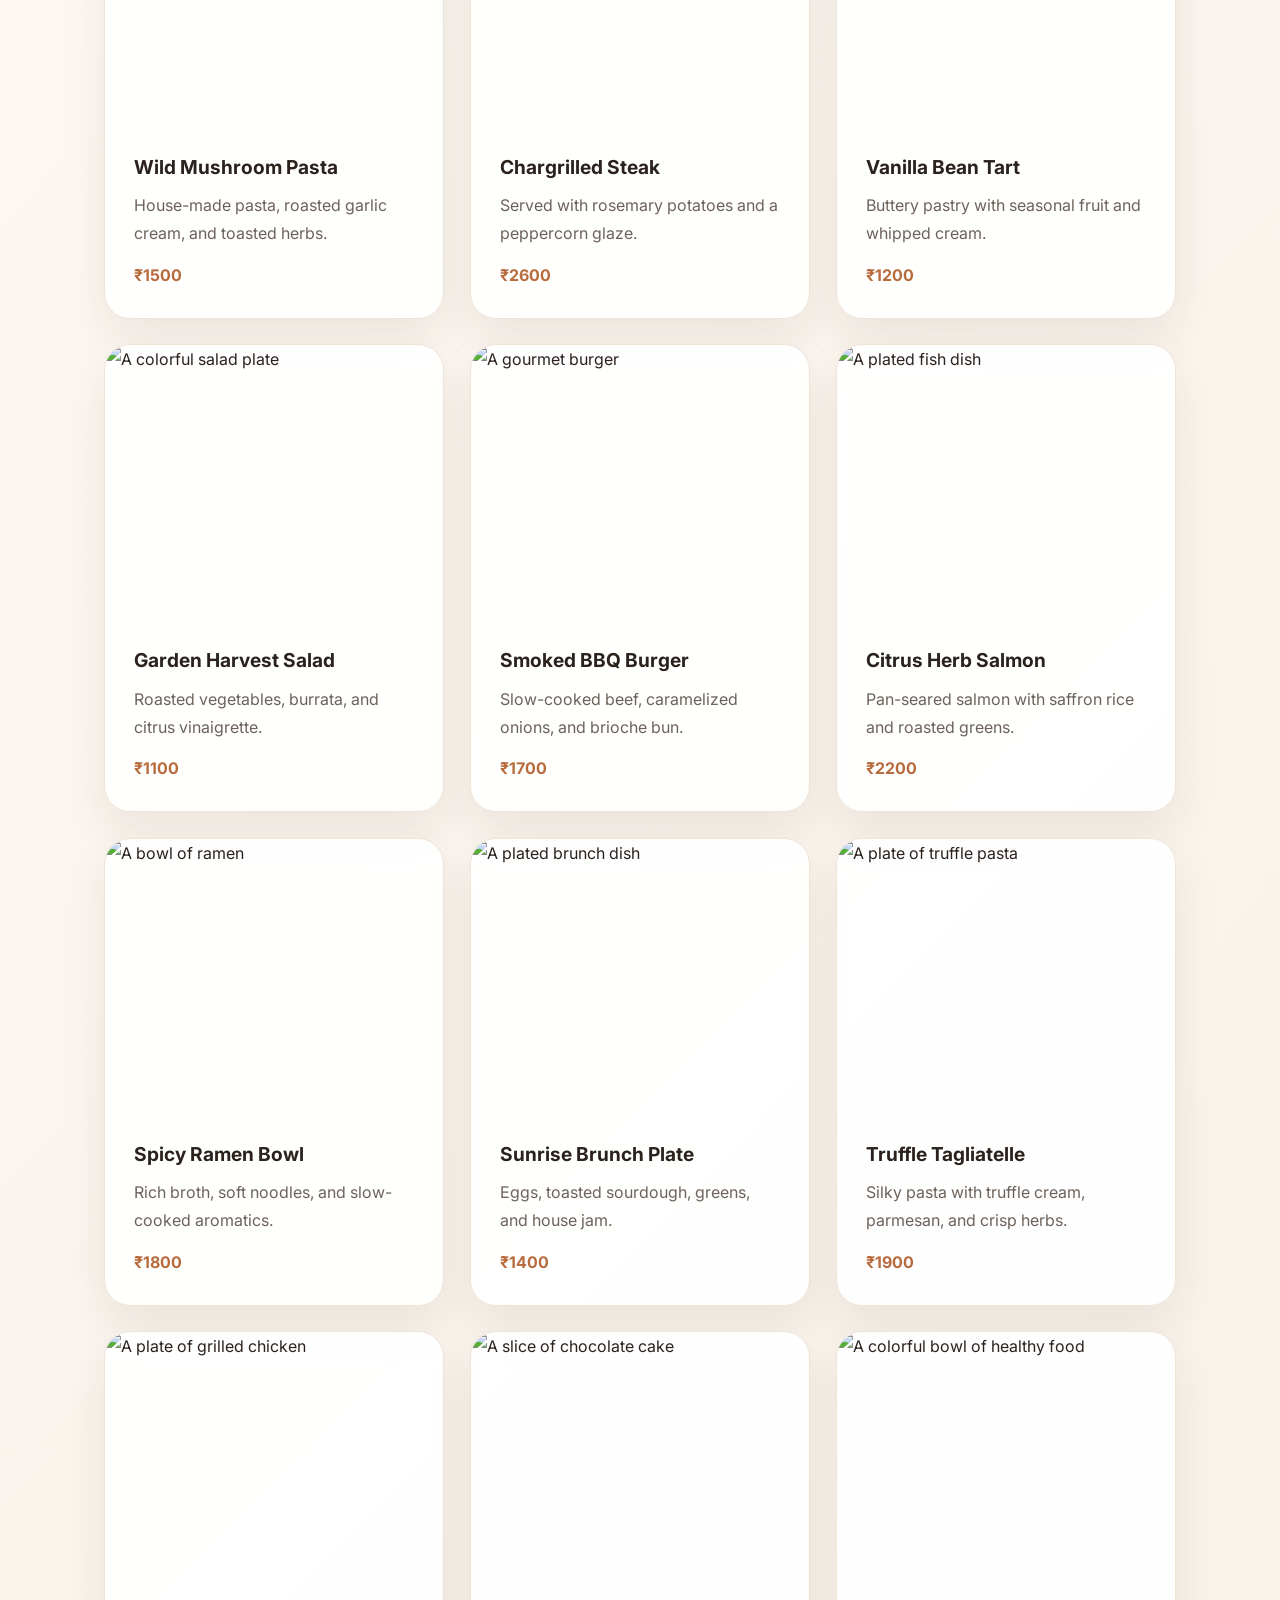
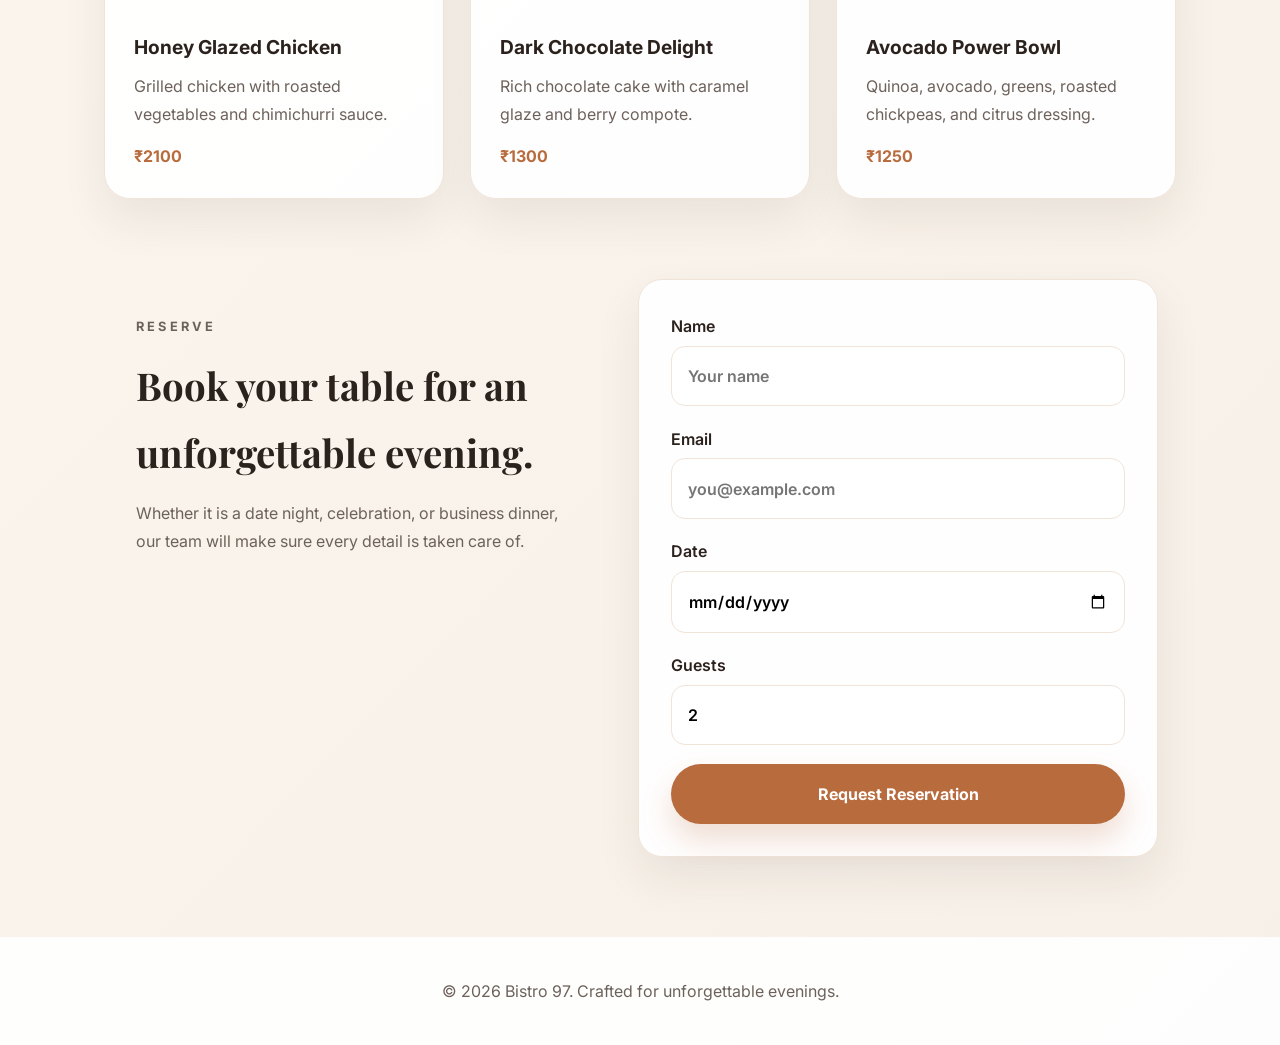
==== commit 3f7e774d: "Add thank you page for reservation confirmation with dynamic name display" ====
--- a/index.html
+++ b/index.html
@@ -4,6 +4,7 @@
     <meta charset="UTF-8" />
     <meta name="viewport" content="width=device-width, initial-scale=1.0" />
     <title>Bistro 22 | Restaurant</title>
+    <link rel="canonical" href="Request Reservation.html" />
     <meta
       name="description"
       content="A modern restaurant website with a responsive layout, elegant menu, and reservation experience."
@@ -188,6 +189,54 @@
               <span>₹1400</span>
             </div>
           </article>
+
+          <article class="menu-card">
+            <img
+              src="https://images.unsplash.com/photo-1514517220017-8ce97a34a7b6?auto=format&fit=crop&w=800&q=80"
+              alt="A plate of truffle pasta"
+            />
+            <div class="menu-card-body">
+              <h3>Truffle Tagliatelle</h3>
+              <p>Silky pasta with truffle cream, parmesan, and crisp herbs.</p>
+              <span>₹1900</span>
+            </div>
+          </article>
+
+          <article class="menu-card">
+            <img
+              src="https://images.unsplash.com/photo-1529042410759-befb1204b468?auto=format&fit=crop&w=800&q=80"
+              alt="A plate of grilled chicken"
+            />
+            <div class="menu-card-body">
+              <h3>Honey Glazed Chicken</h3>
+              <p>Grilled chicken with roasted vegetables and chimichurri sauce.</p>
+              <span>₹2100</span>
+            </div>
+          </article>
+
+          <article class="menu-card">
+            <img
+              src="https://images.unsplash.com/photo-1571091718767-18b5b1457add?auto=format&fit=crop&w=800&q=80"
+              alt="A slice of chocolate cake"
+            />
+            <div class="menu-card-body">
+              <h3>Dark Chocolate Delight</h3>
+              <p>Rich chocolate cake with caramel glaze and berry compote.</p>
+              <span>₹1300</span>
+            </div>
+          </article>
+
+          <article class="menu-card">
+            <img
+              src="https://images.unsplash.com/photo-1512621776951-a57141f2eefd?auto=format&fit=crop&w=800&q=80"
+              alt="A colorful bowl of healthy food"
+            />
+            <div class="menu-card-body">
+              <h3>Avocado Power Bowl</h3>
+              <p>Quinoa, avocado, greens, roasted chickpeas, and citrus dressing.</p>
+              <span>₹1250</span>
+            </div>
+          </article>
         </div>
       </section>
 
@@ -201,7 +250,7 @@
           </p>
         </div>
 
-        <form class="reserve-form">
+        <form class="reserve-form" action="thankyou.html" method="get">
           <label for="reservation-name">
             <span>Name</span>
             <input id="reservation-name" name="name" type="text" placeholder="Your name" required />
--- a/style.css
+++ b/style.css
@@ -40,7 +40,7 @@
 
 .hero-section {
   position: relative;
-  padding: 2.5rem 5vw 4rem;
+  padding: 7rem 5vw 4rem;
   background: linear-gradient(135deg, rgba(184, 107, 61, 0.96), rgba(62, 39, 25, 0.96));
   color: #fff;
   overflow: hidden;
@@ -55,19 +55,23 @@
 }
 
 .navbar {
-  position: relative;
-  z-index: 1;
+  position: fixed;
+  top: 1rem;
+  left: 50%;
+  transform: translateX(-50%);
+  z-index: 99;
   display: flex;
   align-items: center;
   justify-content: space-between;
-  max-width: 1200px;
-  margin: 0 auto 3rem;
-  padding: 1rem 1.25rem;
+  width: min(100%, 1200px);
+  margin: 0;
+  padding: 1rem 1.5rem;
   border: 1px solid rgba(255, 255, 255, 0.18);
   border-radius: 999px;
   background: rgba(255, 255, 255, 0.14);
   backdrop-filter: blur(14px);
   box-shadow: 0 24px 70px rgba(0, 0, 0, 0.12);
+  color: rgba(43, 34, 29, 0.92);
 }
 
 .brand {
@@ -82,7 +86,7 @@
 }
 
 .nav-links a {
-  color: rgba(255, 255, 255, 0.92);
+  color: rgba(43, 34, 29, 0.92);
   font-weight: 500;
   letter-spacing: 0.02em;
   transition: opacity 0.2s ease, color 0.2s ease;
@@ -113,6 +117,14 @@
   z-index: 1;
 }
 
+main {
+  padding-top: 2rem;
+}
+
+section {
+  scroll-margin-top: 120px;
+}
+
 .hero-copy {
   animation: fadeUp 0.8s ease both;
 }
@@ -303,12 +315,12 @@
 
 .menu-grid {
   display: grid;
-  grid-template-columns: repeat(auto-fit, minmax(260px, 1fr));
-  gap: 1.4rem;
+  grid-template-columns: repeat(auto-fit, minmax(280px, 1fr));
+  gap: 1.6rem;
 }
 
 .menu-card {
-  border-radius: 24px;
+  border-radius: 26px;
   overflow: hidden;
   transition: transform 0.28s ease, box-shadow 0.28s ease;
 }
@@ -319,17 +331,17 @@
 }
 
 .menu-card img {
-  height: 240px;
+  height: 270px;
   object-fit: cover;
 }
 
 .menu-card-body {
-  padding: 1.6rem;
+  padding: 1.8rem;
 }
 
 .menu-card h3 {
   margin-bottom: 0.45rem;
-  font-size: 1.15rem;
+  font-size: 1.2rem;
   color: var(--text);
 }
 
@@ -414,6 +426,52 @@
   background: rgba(255, 255, 255, 0.9);
 }
 
+body.thank-you-body {
+  display: flex;
+  align-items: center;
+  justify-content: center;
+  min-height: 100vh;
+  padding: 2rem;
+  background: linear-gradient(135deg, #fffaf5 0%, #f7f0e8 100%);
+}
+
+.thank-you-page {
+  width: min(100%, 620px);
+}
+
+.thank-you-card {
+  background: rgba(255, 255, 255, 0.98);
+  border: 1px solid var(--border);
+  border-radius: 28px;
+  box-shadow: 0 24px 60px rgba(53, 36, 24, 0.12);
+  padding: 3rem 2rem;
+  text-align: center;
+}
+
+.thank-you-icon {
+  width: 70px;
+  height: 70px;
+  margin: 0 auto 1.2rem;
+  border-radius: 50%;
+  background: var(--accent);
+  color: #fff;
+  display: grid;
+  place-items: center;
+  font-size: 2rem;
+  font-weight: 700;
+}
+
+.thank-you-card h1 {
+  font-family: 'Playfair Display', serif;
+  font-size: clamp(1.9rem, 3vw, 2.6rem);
+  margin-bottom: 0.8rem;
+}
+
+.thank-you-card p {
+  color: var(--muted);
+  margin-bottom: 1.2rem;
+}
+
 @keyframes fadeUp {
   from {
     opacity: 0;
